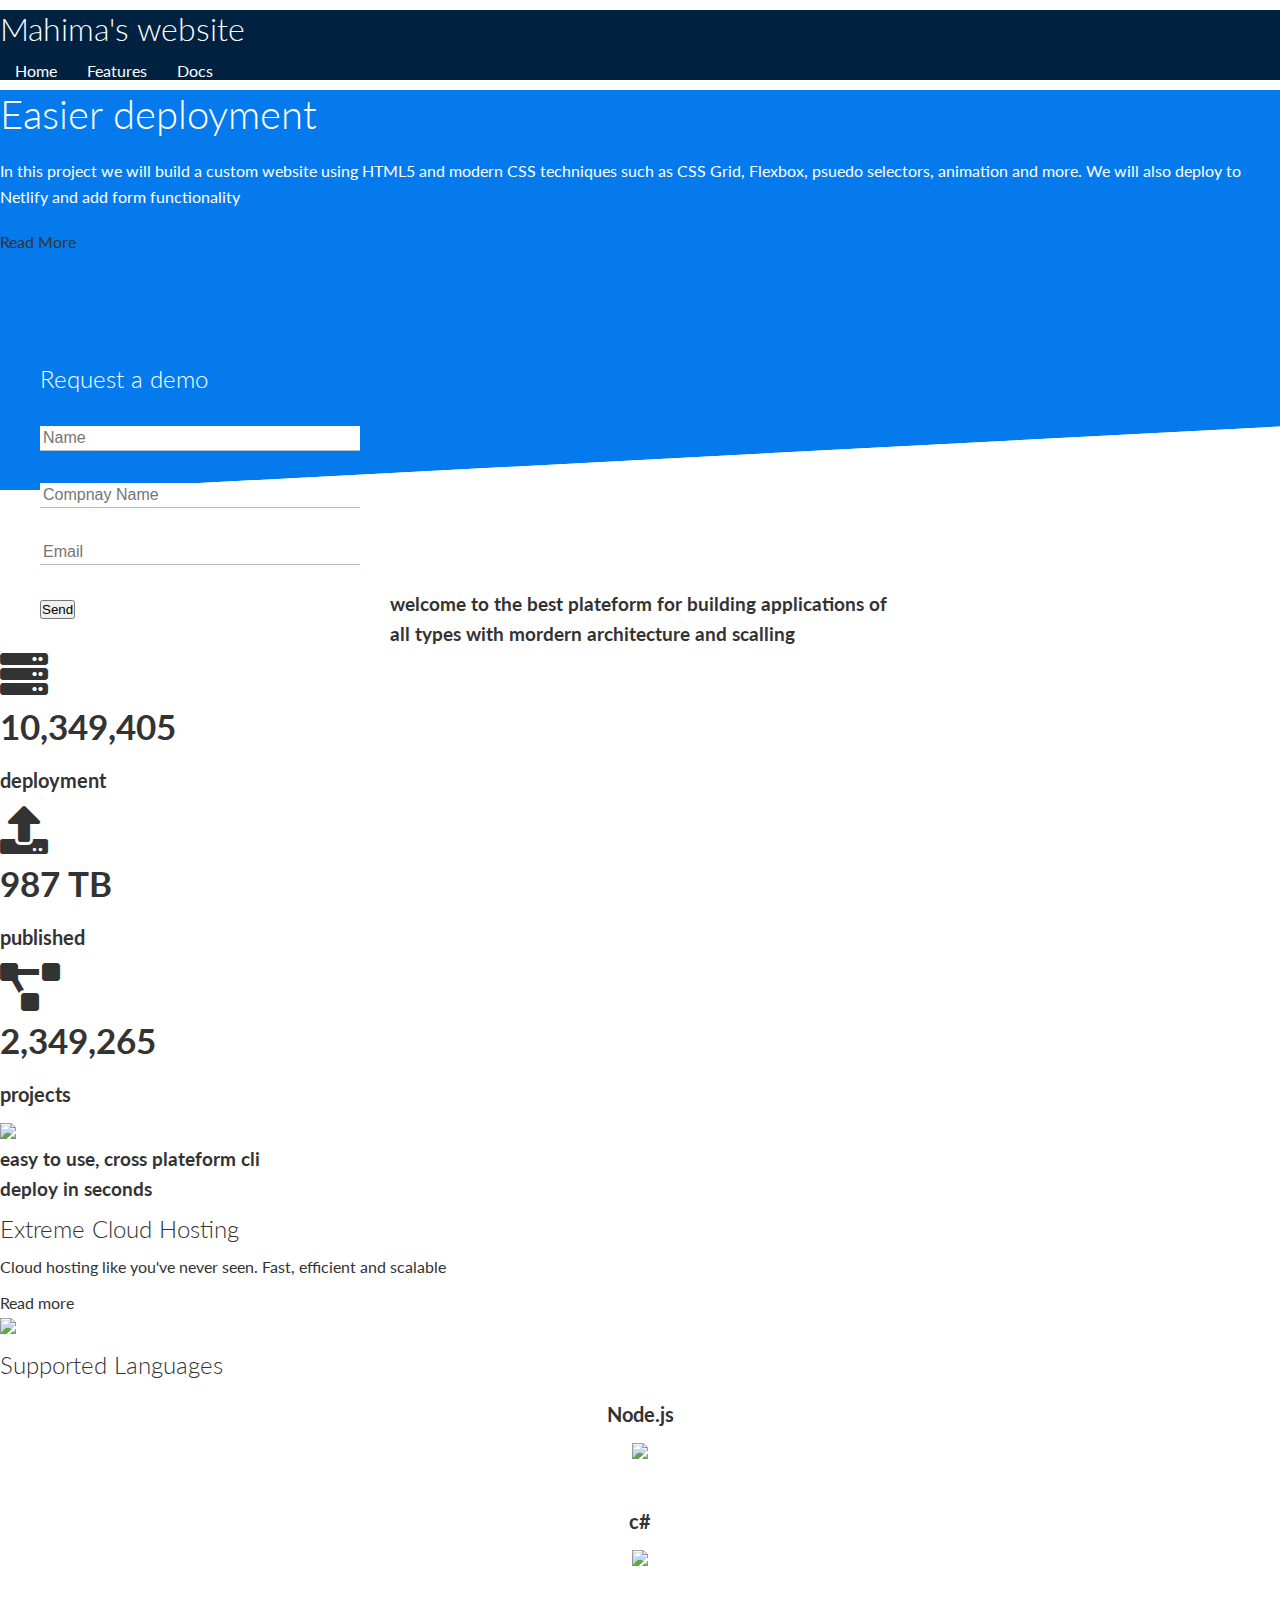
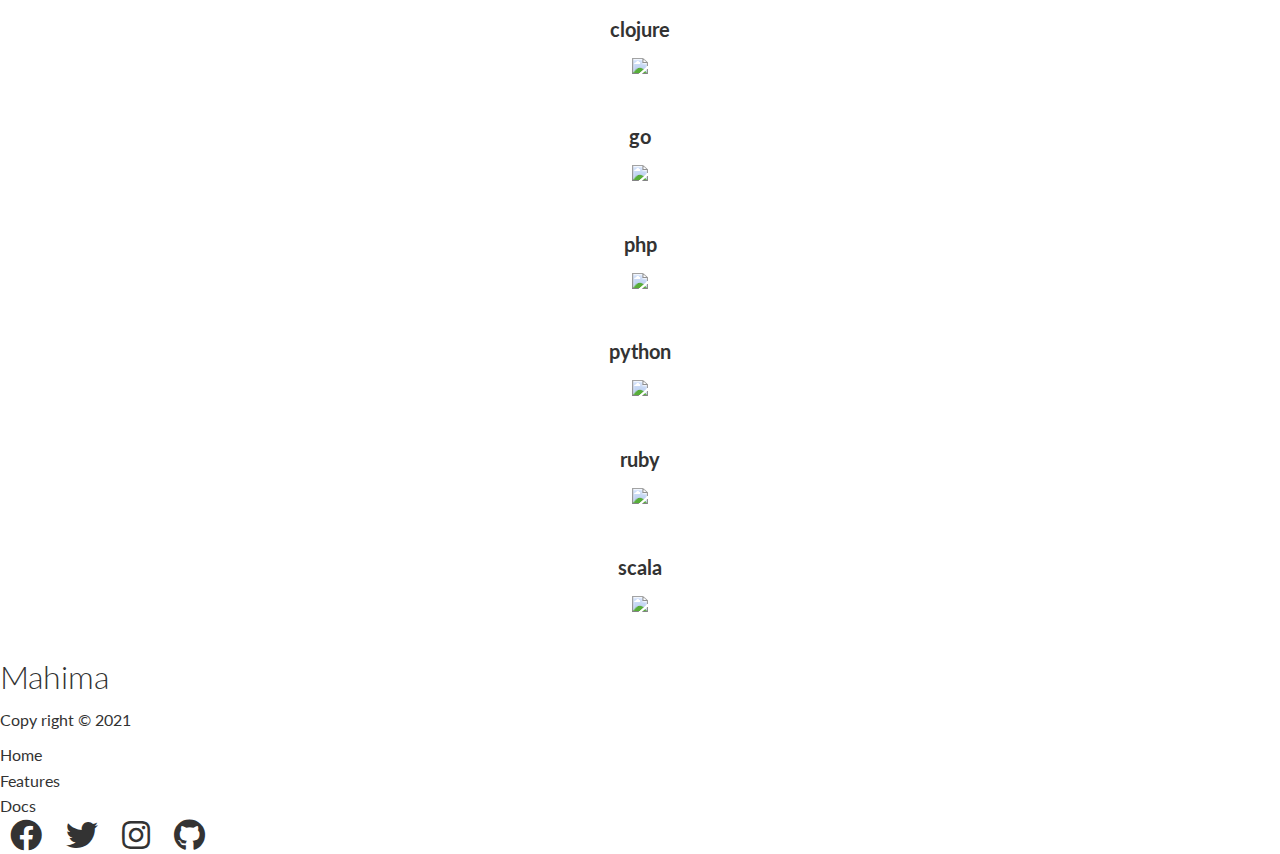
==== index.html @ 0ea6cee6 "Add files via upload" ====
<!DOCTYPE html>
<html>
<head>
	<title>the programer</title>
	<link rel="stylesheet" type="text/css" href="styles.css">
	<link rel="stylesheet" type="text/css" href="css files/utilities.css">

<link rel="stylesheet" type="text/css" href="https://cdnjs.cloudflare.com/ajax/libs/font-awesome/5.15.2/css/all.min.css">
</head>
<body>



	<!--navbar-->
	<div class="navbar">
		<div class="container flex">
			<h1 class="logo">Mahima's website</h1>
			<nav>
				<ul>
					<li><a href="index.html">Home</a></li>
					<li><a href="features.html">Features</a></li>
					<li><a href="docs.html">Docs</a></li>
				</ul>
			</nav>
		</div>
	</div>



    <!--showcase-->
    <section class="showcase">
    	<div class="container grid ">
    		<div class="showcase-text">
    			<h1>Easier deployment</h1>
    			<p>In this project we will build a custom website using HTML5 and modern CSS techniques such as CSS Grid, Flexbox, psuedo selectors, animation and more. We will also deploy to Netlify and add form functionality</p>
    			
    			<a href="features.html" class="btn btn-outline"> Read More</a>
    		</div>

    		<div class="showcase-form card">
    			<h2>Request a demo</h2>
    			<form>

    				<div class="form-control">
    					<input type="text" name="name" placeholder="Name" required="">
    				</div>

    				<div class="form-control">
    					<input type="text" name="compnay" placeholder="Compnay Name" required="">
    				</div>

    				<div class="form-control">
    					<input type="email" name="email" placeholder="Email" required="">
    				</div>

    				<div class="form-control">
    				<input type="submit" value="Send" class="btn btn-primary">
    				</div>
    			</form>
    		</div>
    	</div>
    </section>



    <!--stats-->
    <section class="stats">
    	<div class="container">
    		<h3 class="stats-heading text-center my-1">welcome to the best plateform for building applications of all types with mordern architecture and scalling</h3>
    		
    		<div class="grid grid-3 text-center my-4">
    			<div>
    				<i class="fas fa-server fa-3x"></i>
    				<h3>10,349,405</h3>
    				<p class="text-secondary">deployment</p>
    			</div>
    			<div>
    				<i class="fas fa-upload fa-3x"></i>
    				<h3>987 TB</h3>
    				<p class="text-secondary">published</p>
    			</div>
    			<div>
    				<i class="fas fa-project-diagram fa-3x"></i>
    				<h3>2,349,265</h3>
    				<p class="text-secondary">projects</p>
    			</div>
    		</div>
    	</div>
    </section>
    


    <!--cli-->
    <section class="cli">
    	<div class="container grid">
    		<img src="images/cli.png">
    		<div class="card">
    			<h3>easy to use, cross plateform cli</h3>
    		</div>
    		<div class="card">
    			<h3>deploy in seconds</h3>
    		</div>
    		
    	</div>
    </section>



    <!--cloud-->
    <section class="cloud bg-primary my-2 py-2">
    	<div class="container grid "><div class="text-center">
    		<h2 class="lg">Extreme Cloud Hosting</h2>
    		<p class="lead my-1">Cloud hosting like you've never seen. Fast, efficient and scalable</p>
    		<a href="features.html" class="btn btn-dark">Read more</a>
    	</div>
    	<img src="images/cloud.png">
    		
    	</div>
    </section>



    <!--languages-->
	<section class="languages">
		<h2 class="md text-center my-2">Supported Languages</h2>
		<div class="container flex">
			<div class="card">
				<h4>Node.js</h4>
				<img src="logos/node.png">
			</div>

			<div class="card">
				<h4>c#</h4>
				<img src="logos/csharp.png">
			</div>

			<div class="card">
				<h4>clojure</h4>
				<img src="logos/clojure.png">
			</div>

			<div class="card">
				<h4>go</h4>
				<img src="logos/go.png">
			</div>

			<div class="card">
				<h4>php</h4>
				<img src="logos/php.png">
			</div>

			<div class="card">
				<h4>python</h4>
				<img src="logos/python.png">
			</div>

			<div class="card">
				<h4>ruby</h4>
				<img src="logos/ruby.png">
			</div>

			<div class="card">
				<h4>scala</h4>
				<img src="logos/scala.png">
			</div>
		</div>
	</section>




	<!--footer-->
	<footer class="footer bg-dark py-5">
		<div class="container grid grid-3">
			<div>
				<h1>Mahima</h1>
				<p>Copy right &copy; 2021</p>
			</div>
			<nav>
				<ul>
					<li><a href="inde.html">Home</a></li>
					<li><a href="features.html">Features</a></li>
					<li><a href="docs.html">Docs</a></li>
				</ul>
			</nav>

			<div class="social">
				<a href="#"><i class="fab fa-facebook fa-2x"></i></a>
				<a href="#"><i class="fab fa-twitter fa-2x"></i></a>
				<a href="#"><i class="fab fa-instagram fa-2x"></i></a>
				<a href="#"><i class="fab fa-github fa-2x"></i></a>
			</div>
		</div>
	</footer>



</body>
</html>
---- styles.css ----
@import url('https://fonts.googleapis.com/css2?family=Lato:wght@300&display=swap');

:root {
  --primary-color: #047aed;
  --secondary-color: #1c3fa8;
  --dark-color: #002240;
  --light-color: #f4f4f4;
  --success-color: #5cb85c;
  --error-color: #d9534f;
}

*{
	box-sizing: border-box;
	padding: 0;
	margin: 0; 
}

body{
	font-family: 'Lato', sans-serif;
	color:#333;
	line-height: 1.6;

}

ul{
	list-style-type: none;

}

a{
	text-decoration: none;
	color: #333;

}

h1,
h2 {
	font-weight: 300;
	line-height: 1.2;
	margin:10px 0;
}

p{
	margin:10px 0;
}

img{
	width: 100%
}

code, pre{
	background:#333;
	color: #fff;
	padding: 10px; 
}
/*navbar*/

.navbar{
	background-color: #002240;
	color:#fff;
	height: 70px;
}

.navbar ul {
	display:flex;
}

.navbar a{
	color: #fff;
	padding: 10px;
	margin:0 5px;
}

.navbar a:hover{
	border-bottom: 2px #fff solid;
}

.navbar .flex{
	justify-content: space-between;
}

/*showcase*/
.showcase{
	height: 400px;
	background-color: #047aed;
	color: #fff;
	position: relative;
}

.showcase h1{
	font-size: 40px;
}

.showcase p{
	margin:20px 0;
}

.showcase .grid{
	overflow: visible;
	grid-template-columns: 55% auto;
	gap:30px;

}

.showcase-text {
  animation: slideInFromLeft 1.5s ease-in;
}

.showcase-form{
	position: relative;
	top:60px;
	height: 350px;
	width: 400px;
	padding: 40px;
	z-index: 100;
	animation: slideInFromRight 1.5s ease-in;
}

.showcase-form .form-control {
	margin: 30px 0;

}

.showcase-form input[type='text'],
.showcase-form input[type='email']{
	border:0px;
	border-bottom: 1px solid #b4becd;
	width: 100%;
	padding: 3px;
	font-size: 16px;

}

.showcase-form input:focus{
	outline: none;
}

.showcase::before,
.showcase::after{
	content: '';
	position: absolute;
	height: 100px;
	bottom: -70px;
	right:0;
	left: 0;
	background: #fff;
	transform: skewY(-3deg);
	-webkit-transform: skewY(-3deg);
	-moz-transform: skewY(-3deg);
	-ms-transform: skewY(-3deg);

}

/*stats*/

.stats{
	padding-top:100px; 
	animation: slideInFromBottom 1.5s ease-in;
}

.stats-heading{
	max-width: 500px;
	margin: auto; 
}

.stats .grid h3{
	font-size: 35px;
}

.stats .grid p{
	font-size: 20px;
	font-weight: bold;
}

/*cli*/

.cli .grid {
  grid-template-columns: repeat(3, 1fr);
  grid-template-rows: repeat(2, 1fr);
}

.cli .grid > *:first-child {
  grid-column: 1 / span 2;
  grid-row: 1 / span 2;
}

/*cloud*/

.cloud .grid{
	grid-template-columns: 4fr 3fr;
}

/* Languages */
.languages .flex {
	flex-wrap: wrap; 
}

.languages .card {
	text-align: center;
	margin: 18px 10px 40px;
	transition: transform 0.2s ease-in;
}

.languages .card h4{
	font-size: 20px;
	margin-bottom: 10px;
}

.languages .card:hover{
	transform: translateY(-15px);
}

/*head*/
.features-head img
{
	width:200px;
	justify-self:flex-end; 
}

.features-sub-head img
{
	width:300px;
	justify-self: flex-end; 
}

/* features-main*/
.features-main .card > i{
	margin-right:20px; 
}

.features-main .grid,
.docs-main .card

{
	padding: 30px;
}

.features-main .grid > *:first-child{
	grid-column: 1 /span 3;
	}

.features-main .grid > *:nth-child(2){
	grid-column: 1 /span 2;
	}	
/*docs head*/

.docs-head .grid img{
	width:100px;
	justify-self:flex-end; 
}

.docs-main h3{
	margin:20px 0;
}

.docs-main .grid{
	grid-template-columns: 1fr 2fr;
	align-items:flex-start;
}

.docs-main nav li{
	font-size: 17px;
	padding-bottom: 5px;
	margin-bottom: 5px;
	border-bottom: 1px #ccc solid;
}

.docs-main a:hover{
	font-weight: bold;
}

/*footer*/
.footer .social a{
	margin:0 10px;
}

/* Animations */
@keyframes slideInFromLeft {
  0% {
    transform: translateX(-100%);
  }

  100% {
    transform: translateX(0);
  }
}

@keyframes slideInFromRight {
  0% {
    transform: translateX(100%);
  }

  100% {
    transform: translateX(0);
  }
}

@keyframes slideInFromTop {
  0% {
    transform: translateY(-100%);
  }

  100% {
    transform: translateX(0);
  }
}

@keyframes slideInFromBottom {
  0% {
    transform: translateY(100%);
  }

  100% {
    transform: translateX(0);
  }
}

/*Tablets and under*/
@media(max-width: 768px){
	.grid,
	.showcase .grid,
	.stats .grid,
	.cli .gris,
	.cloud .grid, 
	.features-main .grid,
	.docs-main .grid
	{
		grid-template-columns: 1fr;
		grid-template-rows: 1fr;
	}

	 .showcase{
	 	height: auto;
     }
     .showcase-text{
     	text-align: center;
     	margin-top: 40px; 
     }
     .showcase-form{
     	justify-self:center;
     	margin: auto;
     }

.cli .grid > *:first-child {
  grid-column: 1 ;
  grid-row: 1 ;
}
 
  .features-head,
  .features-sub-head,
  .docs-head {
    text-align: center;
  }

  .features-head img,
  .features-sub-head img,
  .docs-head img {
    justify-self: center;
  }

  .features-main .grid > *:first-child,
  .features-main .grid > *:nth-child(2) {
    grid-column: 1;
  }

}

/* mobile*/
@media(max-width: 500px){
	.navbar{
		height: 110px;
	}
	.navbar .flex{
		flex-direction: column;

	}
	.navbar ul{
		padding: 10px;
		background-color: rgba(0,0,0,0.1); 
	}
	
}
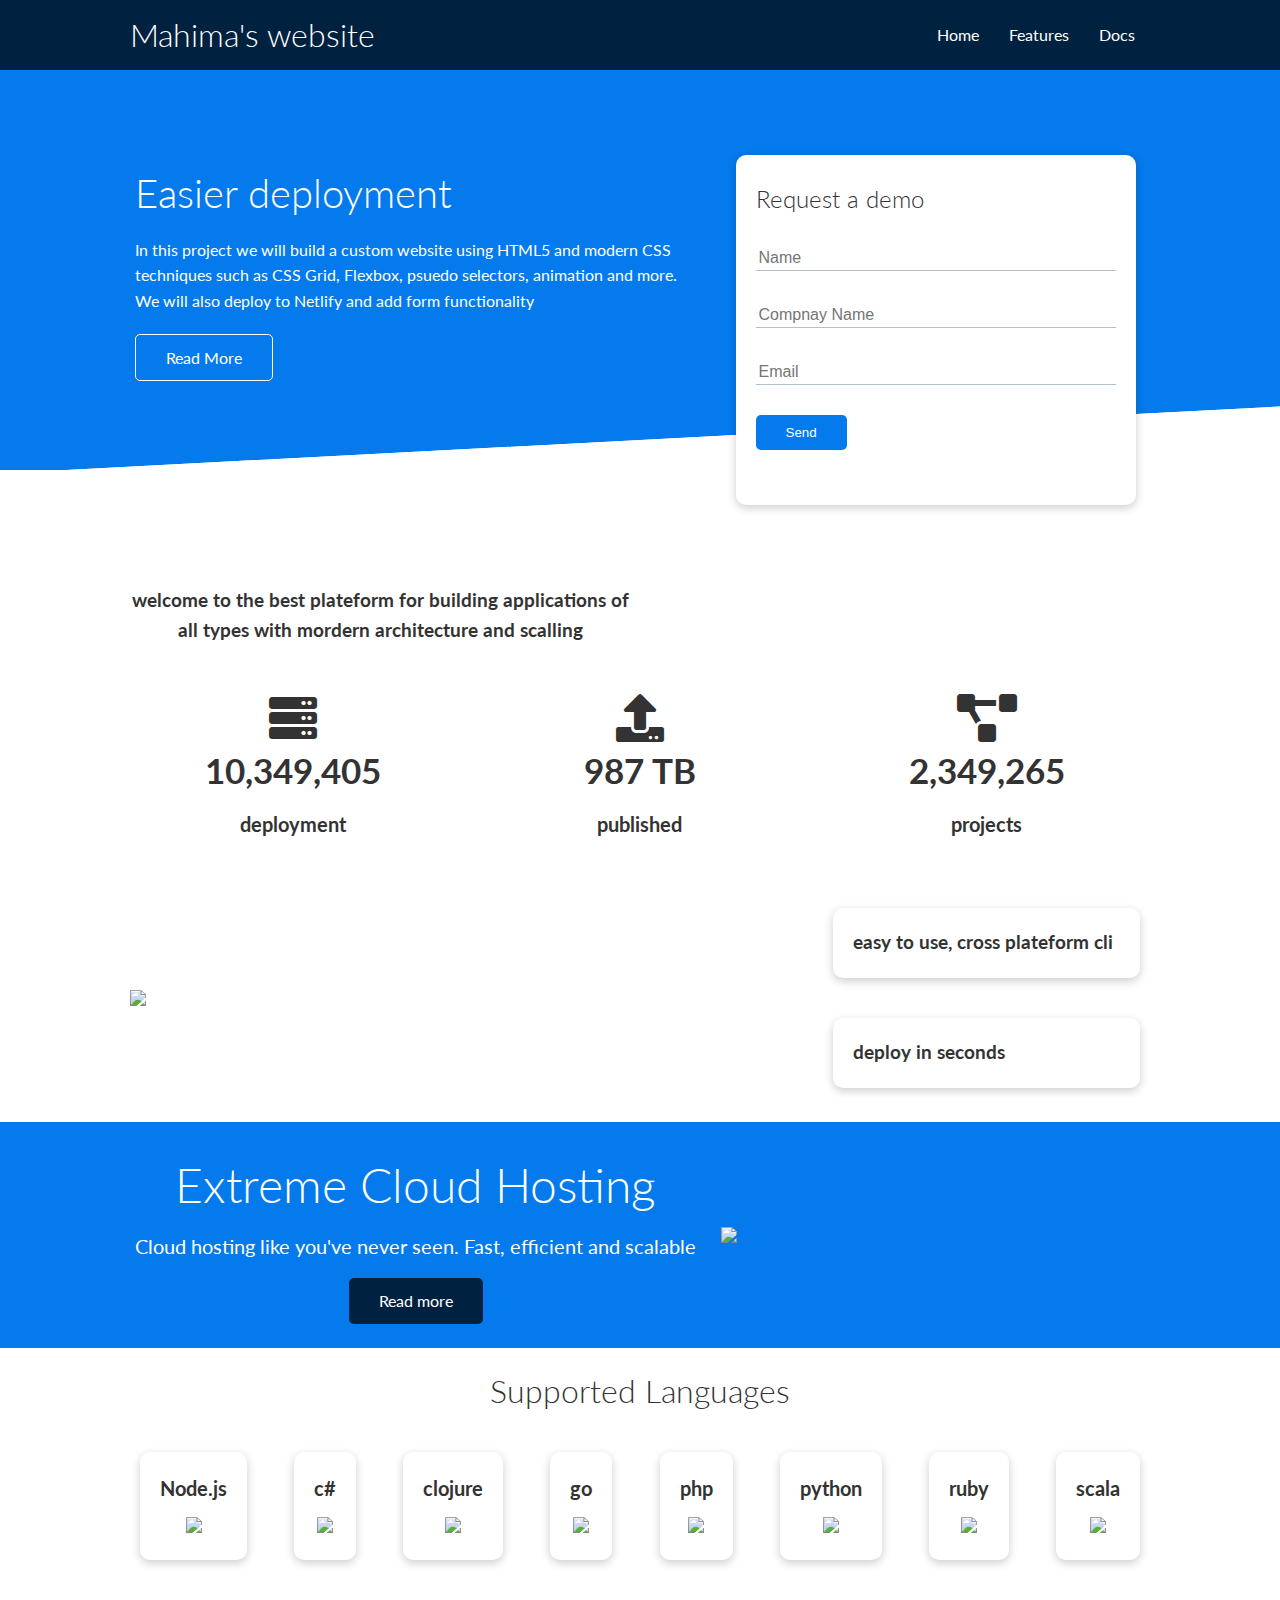
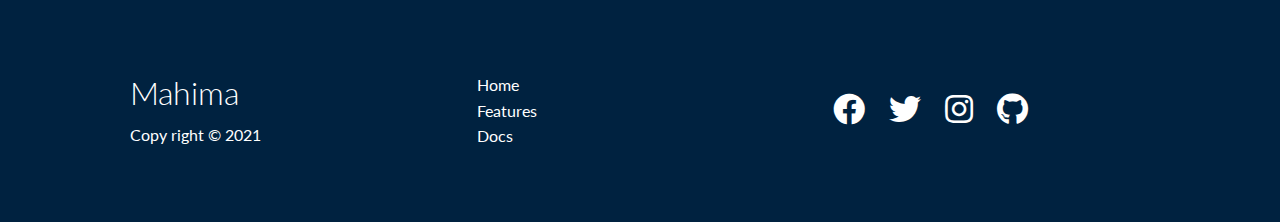
==== commit 5dbadcfd: "Update index.html" ====
--- a/index.html
+++ b/index.html
@@ -3,7 +3,7 @@
 <head>
 	<title>the programer</title>
 	<link rel="stylesheet" type="text/css" href="styles.css">
-	<link rel="stylesheet" type="text/css" href="css files/utilities.css">
+	<link rel="stylesheet" type="text/css" href="utilities.css">
 
 <link rel="stylesheet" type="text/css" href="https://cdnjs.cloudflare.com/ajax/libs/font-awesome/5.15.2/css/all.min.css">
 </head>
@@ -196,4 +196,4 @@
 
 
 </body>
-</html>+</html>
--- a/utilities.css
+++ b/utilities.css
@@ -0,0 +1,226 @@
+/*utilities*/
+.container{
+	max-width: 1100px;
+	margin:0 auto;
+	overflow:auto;
+	padding: 0 40px;
+}
+
+.card{
+	background-color: #fff;
+	color: #333;
+	border-radius: 10px;
+	box-shadow: 0 3px 10px rgba(0,0,0,0.2);
+	padding: 20px;
+	margin: 10px;
+}
+
+.btn{
+	display: inline-block;
+	padding: 10px 30px;
+	cursor: pointer;
+	background: #047aed;
+	color: #fff;
+	border:none;
+	border-radius: 5px;
+}
+
+.btn-outline{
+	background-color: transparent;
+	border: 1px #fff solid;
+
+}
+
+.btn:hover{
+	transform: scale(0.98);
+}
+
+/* background & colored buttons */
+.bg-primary,
+ .btn-primary{
+	background-color: #047aed;
+	color: #fff;
+}
+
+.bg-secondry, 
+.btn-secondry{
+	background-color: #1c3fa8;
+	color: #fff;
+}
+
+.bg-dark,
+ .btn-dark{
+	background-color: #002240;
+	color: #fff;
+}
+.bg-primary a,
+ .btn-primary a,
+ .bg-secondry a, 
+.btn-secondry a,
+.bg-dark a,
+ .btn-dark a{
+ 	color: #fff;
+ }
+
+
+.bg-light,
+ .btn-light{
+	background-color: #f4f4f4;
+	color: #333;
+}
+
+/* text sizes */
+
+.lead{
+	font-size: 20px;
+}
+
+.sm{
+	font-size: 1rem;
+}
+
+.md{
+	font-size: 2rem;
+}
+
+.lg{
+	font-size: 3rem;
+}
+.xl{
+	font-size: 4rem;
+}
+
+.text-center{
+	text-align: center;
+}
+
+/*alert*/
+
+.alert{
+	background-color: #f4f4f4;
+	padding: 10px 20px;
+	font-weight: bold;
+	margin: 15px 0; 
+}
+.alert i{
+	margin-right: 10px;
+}
+
+.alert-success{
+	background-color: #5cb85c;
+	color: #fff;
+}
+
+.alert-error{
+	background-color:#d9534f; 
+	color: #fff;
+}
+
+
+.flex{
+	display:flex;
+	justify-content: space-between;
+	align-items: center;
+	height: 100%;
+}
+
+.grid{
+	display:grid;
+	grid-template-columns: repeat(2, 1fr);
+	gap: 20px;
+	justify-content: center;
+	align-items: center;
+	height: 100%;
+}
+
+.grid-3{
+	grid-template-columns: repeat(3, 1fr);
+}
+
+/*margin*/
+
+.my-1{
+	margin: 1rem 0; 
+}
+
+.my-2{
+	margin: 1.5rem 0; 
+}
+
+.my-3{
+	margin: 2rem 0; 
+}
+
+.my-4{
+	margin: 3rem 0; 
+}
+
+.my-5{
+	margin: 4rem 0; 
+}
+
+.m-1{
+	margin: 1rem 0; 
+}
+
+.m-2{
+	margin: 1.5rem 0; 
+}
+
+.m-3{
+	margin: 2rem 0; 
+}
+
+.m-4{
+	margin: 3rem 0; 
+}
+
+.m-5{
+	margin: 4rem 0; 
+}
+
+
+
+/*padding*/
+
+.py-1{
+	padding: 1rem 0; 
+}
+
+.py-2{
+	padding : 1.5rem 0; 
+}
+
+.py-3{
+	padding : 2rem 0; 
+}
+
+.py-4{
+	padding : 3rem 0; 
+}
+
+.py-5{
+	padding: 4rem 0; 
+}
+
+.p-1{
+	padding: 1rem 0; 
+}
+
+.p-2{
+	padding : 1.5rem 0; 
+}
+
+.p-3{
+	padding : 2rem 0; 
+}
+
+.p-4{
+	padding : 3rem 0; 
+}
+
+.p-5{
+	padding: 4rem 0; 
+}
+
+
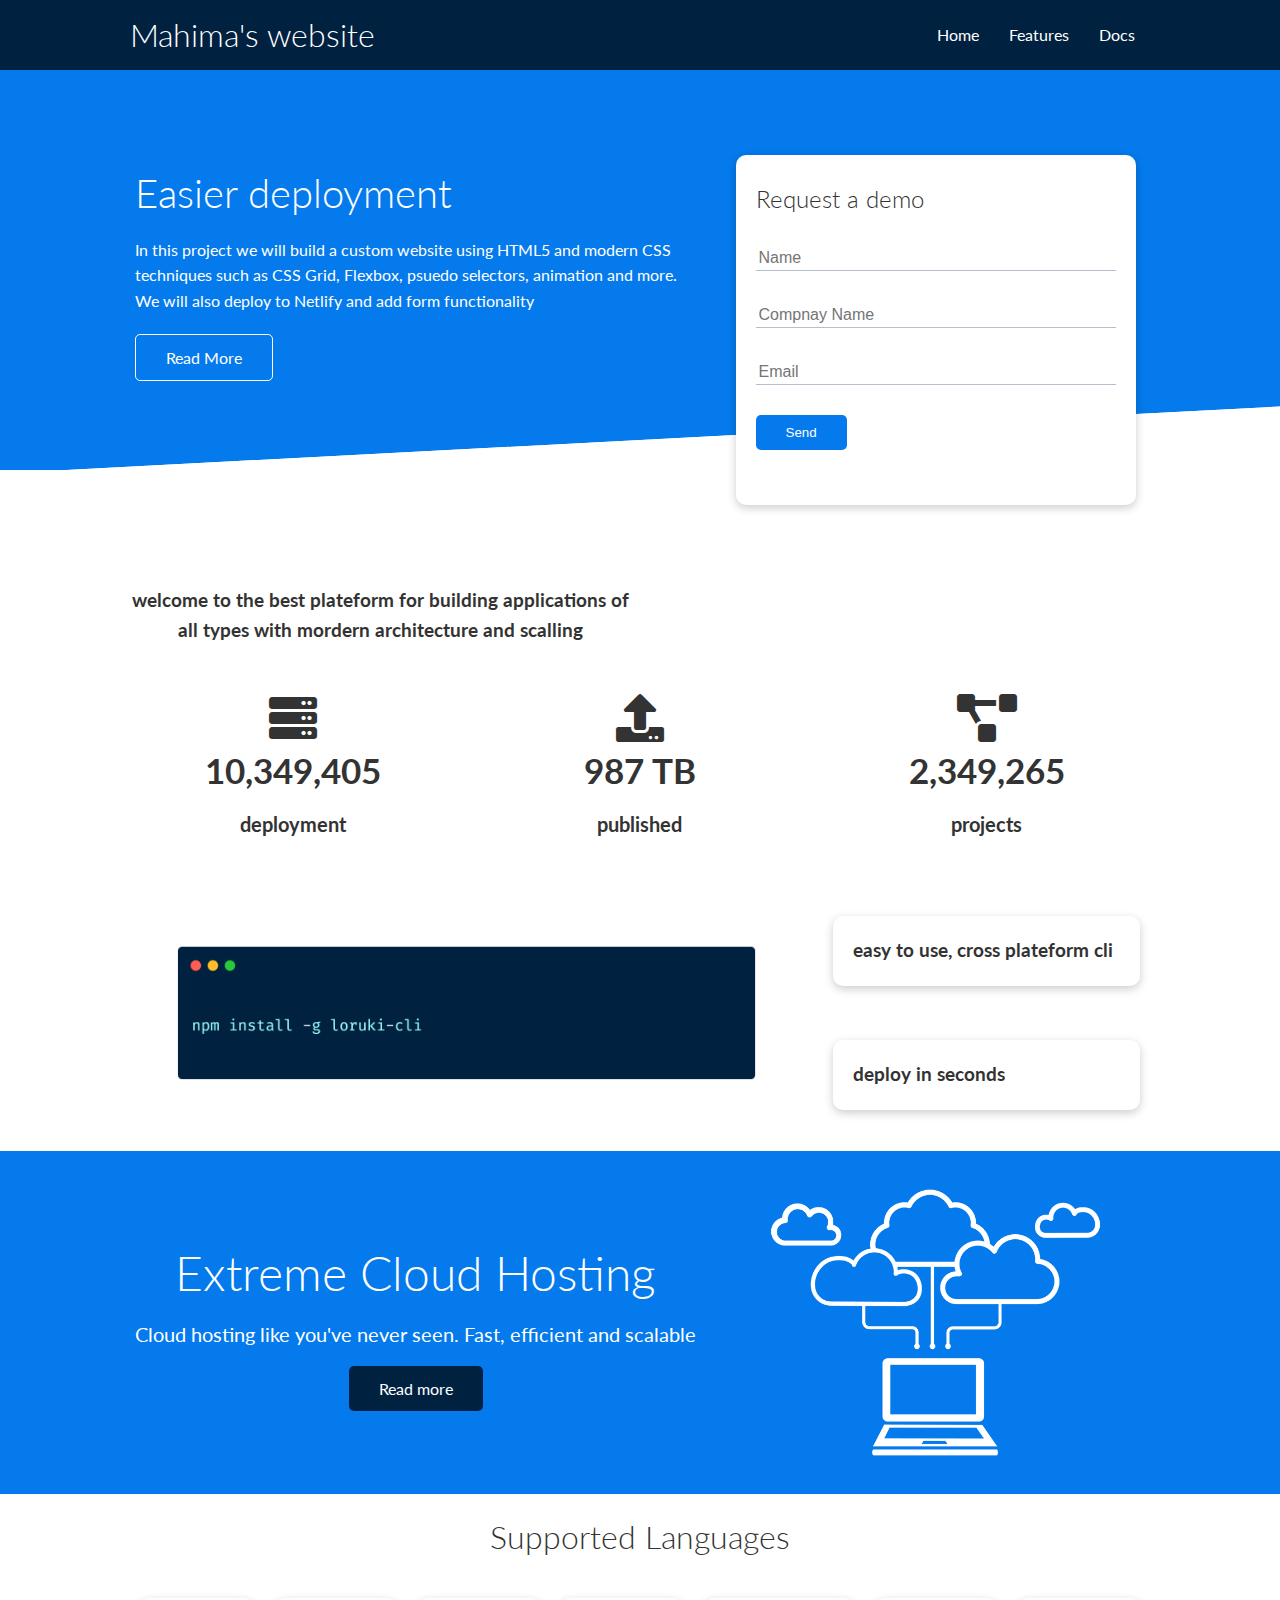
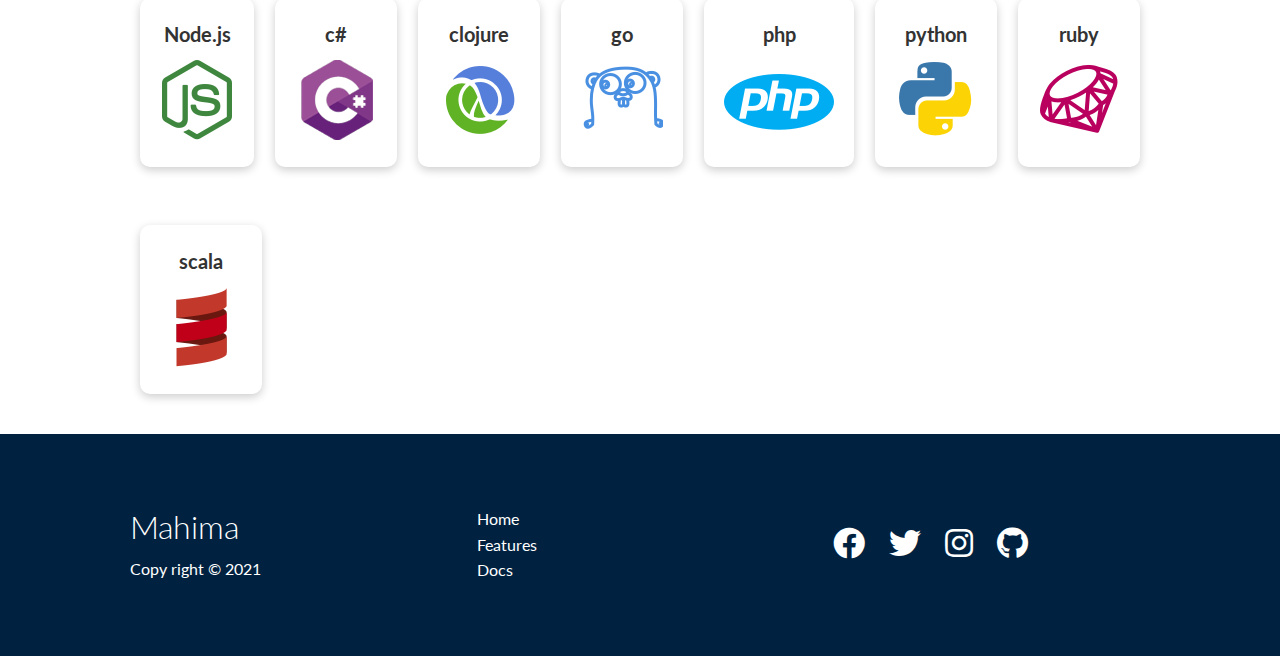
==== commit 7f9a7252: "Update index.html" ====
--- a/index.html
+++ b/index.html
@@ -93,7 +93,7 @@
     <!--cli-->
     <section class="cli">
     	<div class="container grid">
-    		<img src="images/cli.png">
+    		<img src="cli.png">
     		<div class="card">
     			<h3>easy to use, cross plateform cli</h3>
     		</div>
@@ -113,7 +113,7 @@
     		<p class="lead my-1">Cloud hosting like you've never seen. Fast, efficient and scalable</p>
     		<a href="features.html" class="btn btn-dark">Read more</a>
     	</div>
-    	<img src="images/cloud.png">
+    	<img src="cloud.png">
     		
     	</div>
     </section>
@@ -126,42 +126,42 @@
 		<div class="container flex">
 			<div class="card">
 				<h4>Node.js</h4>
-				<img src="logos/node.png">
+				<img src="node.png">
 			</div>
 
 			<div class="card">
 				<h4>c#</h4>
-				<img src="logos/csharp.png">
+				<img src="csharp.png">
 			</div>
 
 			<div class="card">
 				<h4>clojure</h4>
-				<img src="logos/clojure.png">
+				<img src="clojure.png">
 			</div>
 
 			<div class="card">
 				<h4>go</h4>
-				<img src="logos/go.png">
+				<img src="go.png">
 			</div>
 
 			<div class="card">
 				<h4>php</h4>
-				<img src="logos/php.png">
+				<img src="php.png">
 			</div>
 
 			<div class="card">
 				<h4>python</h4>
-				<img src="logos/python.png">
+				<img src="python.png">
 			</div>
 
 			<div class="card">
 				<h4>ruby</h4>
-				<img src="logos/ruby.png">
+				<img src="ruby.png">
 			</div>
 
 			<div class="card">
 				<h4>scala</h4>
-				<img src="logos/scala.png">
+				<img src="scala.png">
 			</div>
 		</div>
 	</section>
@@ -178,7 +178,7 @@
 			</div>
 			<nav>
 				<ul>
-					<li><a href="inde.html">Home</a></li>
+					<li><a href="index.html">Home</a></li>
 					<li><a href="features.html">Features</a></li>
 					<li><a href="docs.html">Docs</a></li>
 				</ul>
